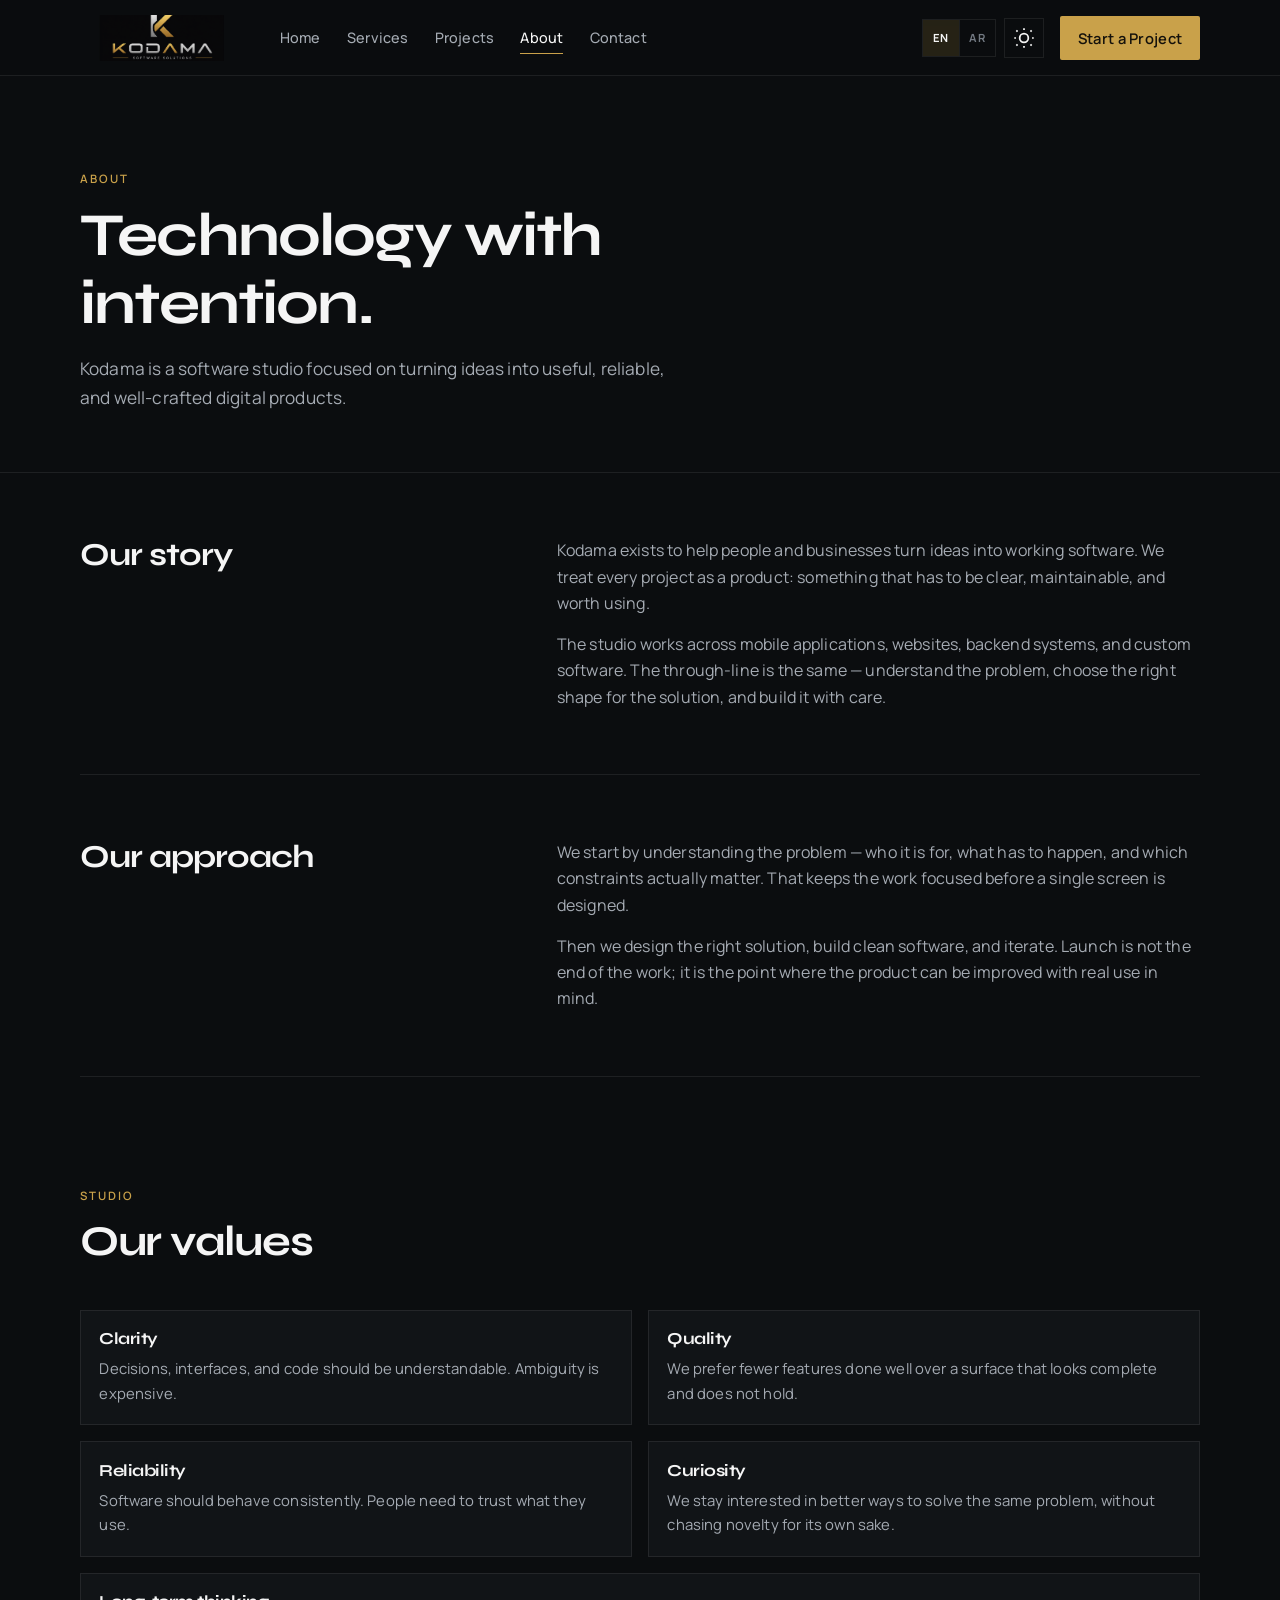
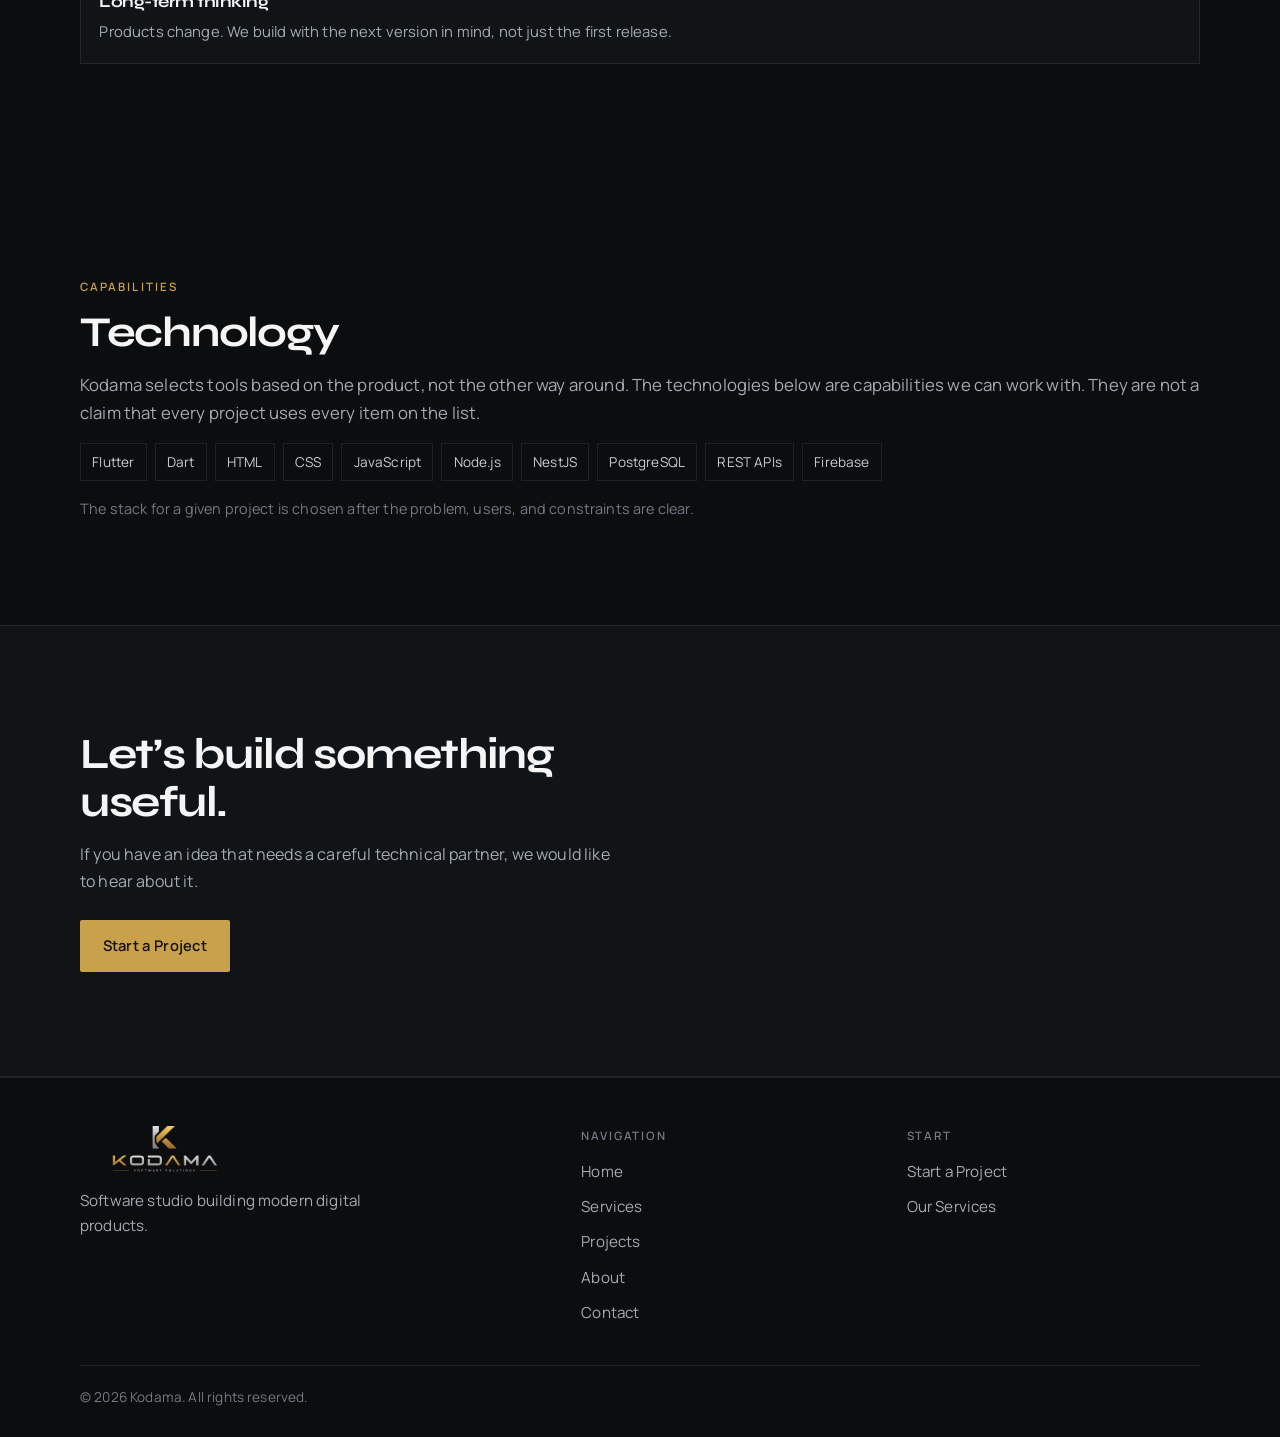
==== about.html @ 8baeabf6 "Initial Kodama website" ====
<!DOCTYPE html>
<html lang="en" dir="ltr" data-theme="dark" data-page="about">
<head>
  <meta charset="UTF-8">
  <meta name="viewport" content="width=device-width, initial-scale=1.0">
  <meta name="theme-color" content="#0B0D0F">
  <script src="js/boot.js"></script>
  <title>Kodama | About</title>
  <meta name="description" content="Kodama is a software studio focused on turning ideas into useful, reliable, and well-crafted digital products.">
  <link rel="canonical" href="about.html">
  <meta property="og:title" content="Kodama | About">
  <meta property="og:description" content="Kodama is a software studio focused on turning ideas into useful, reliable, and well-crafted digital products.">
  <meta property="og:type" content="website">
  <meta property="og:image" content="assets/logo/Kodama.png">
  <link rel="icon" href="assets/logo/Kodama.png" type="image/png">
  <link rel="preconnect" href="https://fonts.googleapis.com">
  <link rel="preconnect" href="https://fonts.gstatic.com" crossorigin>
  <link href="https://fonts.googleapis.com/css2?family=IBM+Plex+Sans+Arabic:wght@400;500;600;700&family=Manrope:wght@400;500;600;700&family=Syne:wght@500;600;700;800&display=swap" rel="stylesheet">
  <link rel="stylesheet" href="css/style.css">
  <link rel="stylesheet" href="css/responsive.css">
  <noscript>
    <style>
      .reveal { opacity: 1; transform: none; }
      .nav-toggle { display: none; }
      .nav-panel { display: flex; position: static; transform: none; width: auto; height: auto; padding: 0; background: transparent; border: 0; }
    </style>
  </noscript>
</head>
<body>
  <a class="skip-link" href="#main" data-i18n="ui.skip">Skip to content</a>

  <header class="site-header">
    <nav class="nav" aria-label="Primary" data-i18n-aria-label="ui.primaryNav">
      <a href="index.html" class="nav-brand">
        <span class="nav-logo">
          <img src="assets/logo/Kodama.png" alt="Kodama">
        </span>
      </a>
      <div class="nav-actions">
        <div class="lang-switch" role="group" data-i18n-aria-label="ui.language">
          <button type="button" data-lang="en" aria-pressed="true">EN</button>
          <button type="button" data-lang="ar" aria-pressed="false">AR</button>
        </div>
        <button type="button" class="theme-toggle" aria-pressed="false" data-i18n-aria-label="ui.themeToLight">
          <svg class="icon-sun" viewBox="0 0 24 24" fill="none" stroke="currentColor" stroke-width="1.6" aria-hidden="true">
            <circle cx="12" cy="12" r="4"/>
            <path d="M12 3v1.6M12 19.4V21M4.93 4.93l1.13 1.13M17.94 17.94l1.13 1.13M3 12h1.6M19.4 12H21M4.93 19.07l1.13-1.13M17.94 6.06l1.13-1.13"/>
          </svg>
          <svg class="icon-moon" viewBox="0 0 24 24" fill="none" stroke="currentColor" stroke-width="1.6" aria-hidden="true">
            <path d="M16.2 3.8A8.4 8.4 0 1 0 20.2 15 6.8 6.8 0 0 1 16.2 3.8z"/>
          </svg>
        </button>
      </div>
      <button class="nav-toggle" type="button" aria-label="Open menu" aria-expanded="false" aria-controls="primary-menu" data-i18n-aria-label="ui.openMenu">
        <span class="nav-toggle-bar"></span>
        <span class="nav-toggle-bar"></span>
      </button>
      <div class="nav-panel" id="primary-menu">
        <ul class="nav-links">
          <li><a href="index.html" data-i18n="nav.home">Home</a></li>
          <li><a href="services.html" data-i18n="nav.services">Services</a></li>
          <li><a href="projects.html" data-i18n="nav.projects">Projects</a></li>
          <li><a href="about.html" aria-current="page" data-i18n="nav.about">About</a></li>
          <li><a href="contact.html" data-i18n="nav.contact">Contact</a></li>
        </ul>
        <a class="btn btn-primary nav-cta nav-cta-mobile" href="contact.html" data-i18n="nav.cta">Start a Project</a>
      </div>
      <a class="btn btn-primary nav-cta nav-cta-desktop" href="contact.html" data-i18n="nav.cta">Start a Project</a>
    </nav>
  </header>
  <div class="nav-overlay" hidden></div>

  <main id="main">
    <section class="page-hero">
      <div class="container reveal">
        <span class="eyebrow" data-i18n="aboutPage.eyebrow">About</span>
        <h1 data-i18n="aboutPage.title">Technology with intention.</h1>
        <p data-i18n="aboutPage.lead">Kodama is a software studio focused on turning ideas into useful, reliable, and well-crafted digital products.</p>
      </div>
    </section>

    <section class="container">
      <article class="split-block">
        <h2 class="reveal" data-i18n="aboutPage.storyTitle">Our story</h2>
        <div class="split-copy reveal reveal-delay-1">
          <p data-i18n="aboutPage.story1">Kodama exists to help people and businesses turn ideas into working software. We treat every project as a product: something that has to be clear, maintainable, and worth using.</p>
          <p data-i18n="aboutPage.story2">The studio works across mobile applications, websites, backend systems, and custom software. The through-line is the same — understand the problem, choose the right shape for the solution, and build it with care.</p>
        </div>
      </article>

      <article class="split-block">
        <h2 class="reveal" data-i18n="aboutPage.approachTitle">Our approach</h2>
        <div class="split-copy reveal reveal-delay-1">
          <p data-i18n="aboutPage.approach1">We start by understanding the problem — who it is for, what has to happen, and which constraints actually matter. That keeps the work focused before a single screen is designed.</p>
          <p data-i18n="aboutPage.approach2">Then we design the right solution, build clean software, and iterate. Launch is not the end of the work; it is the point where the product can be improved with real use in mind.</p>
        </div>
      </article>
    </section>

    <section class="section" aria-labelledby="values-title">
      <div class="container">
        <div class="section-header reveal">
          <span class="eyebrow" data-i18n="aboutPage.valuesEyebrow">Studio</span>
          <h2 class="section-title" id="values-title" data-i18n="aboutPage.valuesTitle">Our values</h2>
        </div>
        <div class="values-grid">
          <article class="value-item reveal">
            <h3 data-i18n="aboutPage.v1Title">Clarity</h3>
            <p data-i18n="aboutPage.v1Copy">Decisions, interfaces, and code should be understandable. Ambiguity is expensive.</p>
          </article>
          <article class="value-item reveal reveal-delay-1">
            <h3 data-i18n="aboutPage.v2Title">Quality</h3>
            <p data-i18n="aboutPage.v2Copy">We prefer fewer features done well over a surface that looks complete and does not hold.</p>
          </article>
          <article class="value-item reveal">
            <h3 data-i18n="aboutPage.v3Title">Reliability</h3>
            <p data-i18n="aboutPage.v3Copy">Software should behave consistently. People need to trust what they use.</p>
          </article>
          <article class="value-item reveal reveal-delay-1">
            <h3 data-i18n="aboutPage.v4Title">Curiosity</h3>
            <p data-i18n="aboutPage.v4Copy">We stay interested in better ways to solve the same problem, without chasing novelty for its own sake.</p>
          </article>
          <article class="value-item reveal">
            <h3 data-i18n="aboutPage.v5Title">Long-term thinking</h3>
            <p data-i18n="aboutPage.v5Copy">Products change. We build with the next version in mind, not just the first release.</p>
          </article>
        </div>
      </div>
    </section>

    <section class="section section-flush" aria-labelledby="tech-title">
      <div class="container reveal">
        <span class="eyebrow" data-i18n="aboutPage.techEyebrow">Capabilities</span>
        <h2 class="section-title" id="tech-title" data-i18n="aboutPage.techTitle">Technology</h2>
        <p class="section-copy" data-i18n="aboutPage.techCopy">Kodama selects tools based on the product, not the other way around. The technologies below are capabilities we can work with. They are not a claim that every project uses every item on the list.</p>
        <ul class="tech-list">
          <li>Flutter</li>
          <li>Dart</li>
          <li>HTML</li>
          <li>CSS</li>
          <li>JavaScript</li>
          <li>Node.js</li>
          <li>NestJS</li>
          <li>PostgreSQL</li>
          <li>REST APIs</li>
          <li>Firebase</li>
        </ul>
        <p class="note" data-i18n="aboutPage.techNote">The stack for a given project is chosen after the problem, users, and constraints are clear.</p>
      </div>
    </section>

    <section class="section cta-band" aria-labelledby="cta-title">
      <div class="container reveal">
        <h2 id="cta-title" data-i18n="aboutPage.ctaTitle">Let’s build something useful.</h2>
        <p data-i18n="aboutPage.ctaCopy">If you have an idea that needs a careful technical partner, we would like to hear about it.</p>
        <a class="btn btn-primary" href="contact.html" data-i18n="nav.cta">Start a Project</a>
      </div>
    </section>
  </main>

  <footer class="site-footer">
    <div class="container">
      <div class="footer-grid">
        <div>
          <a class="footer-logo" href="index.html">
            <img src="assets/logo/Kodama.png" alt="Kodama" loading="lazy">
          </a>
          <p class="footer-copy" data-i18n="footer.copy">Software studio building modern digital products.</p>
        </div>
        <div>
          <p class="footer-heading" data-i18n="footer.navigation">Navigation</p>
          <ul class="footer-links">
            <li><a href="index.html" data-i18n="nav.home">Home</a></li>
            <li><a href="services.html" data-i18n="nav.services">Services</a></li>
            <li><a href="projects.html" data-i18n="nav.projects">Projects</a></li>
            <li><a href="about.html" data-i18n="nav.about">About</a></li>
            <li><a href="contact.html" data-i18n="nav.contact">Contact</a></li>
          </ul>
        </div>
        <div>
          <p class="footer-heading" data-i18n="footer.start">Start</p>
          <ul class="footer-links">
            <li><a href="contact.html" data-i18n="nav.cta">Start a Project</a></li>
            <li><a href="services.html" data-i18n="footer.ourServices">Our Services</a></li>
          </ul>
        </div>
      </div>
      <p class="footer-bottom" data-i18n="footer.copyright">© 2026 Kodama. All rights reserved.</p>
    </div>
  </footer>

  <script src="js/translations.js"></script>
  <script src="js/main.js"></script>
</body>
</html>
---- css/style.css ----
:root,
[data-theme="dark"] {
  --color-bg: #0b0d0f;
  --color-surface: #111417;
  --color-surface-elevated: #161a1e;
  --color-text: #f5f5f5;
  --color-text-secondary: #a5abb3;
  --color-text-muted: #737a83;
  --color-border: rgba(255, 255, 255, 0.08);
  --color-border-strong: rgba(255, 255, 255, 0.14);
  --color-accent: #c9a14a;
  --color-accent-hover: #d4b56a;
  --color-accent-soft: rgba(201, 161, 74, 0.14);
  --color-silver: #c8cdd4;
  --color-focus: #d4b56a;
  --color-header: rgba(11, 13, 15, 0.78);
  --color-hero-panel: #111417;
  --color-error: #d7a1a1;
  --color-overlay: rgba(0, 0, 0, 0.45);
  --font-display: "Syne", "Segoe UI", sans-serif;
  --font-body: "Manrope", "Segoe UI", sans-serif;
  --font-arabic: "IBM Plex Sans Arabic", "Segoe UI", sans-serif;
  --container: 1120px;
  --header-height: 76px;
  --radius: 2px;
  --transition: 0.22s ease;
  --shadow-nav: 0 8px 32px rgba(0, 0, 0, 0.28);
}

[data-theme="light"] {
  --color-bg: #f7f8f6;
  --color-surface: #ffffff;
  --color-surface-elevated: #f1f2ef;
  --color-text: #151719;
  --color-text-secondary: #5f666d;
  --color-text-muted: #7a8188;
  --color-border: rgba(20, 25, 30, 0.1);
  --color-border-strong: rgba(20, 25, 30, 0.18);
  --color-accent: #b48a32;
  --color-accent-hover: #c9a14a;
  --color-accent-soft: rgba(180, 138, 50, 0.12);
  --color-silver: #5c636b;
  --color-focus: #b48a32;
  --color-header: rgba(247, 248, 246, 0.9);
  --color-hero-panel: #111417;
  --color-error: #b54a4a;
  --color-overlay: rgba(20, 25, 30, 0.35);
  --shadow-nav: 0 8px 24px rgba(20, 25, 30, 0.06);
}

*,
*::before,
*::after {
  box-sizing: border-box;
}

html {
  scroll-behavior: smooth;
  scroll-padding-top: var(--header-height);
  overflow-x: clip;
}

body {
  margin: 0;
  background: var(--color-bg);
  color: var(--color-text);
  font-family: var(--font-body);
  font-size: 1rem;
  font-weight: 400;
  line-height: 1.65;
  letter-spacing: 0.01em;
  -webkit-font-smoothing: antialiased;
  transition: background-color 0.25s ease, color 0.25s ease;
}

img {
  max-width: 100%;
  height: auto;
  display: block;
}

a {
  color: inherit;
  text-decoration: none;
}

button,
input,
select,
textarea {
  font: inherit;
  color: inherit;
}

h1,
h2,
h3,
h4 {
  font-family: var(--font-display);
  font-weight: 700;
  line-height: 1.12;
  letter-spacing: -0.03em;
  margin: 0;
}

p {
  margin: 0;
}

ul,
ol {
  margin: 0;
  padding: 0;
  list-style: none;
}

:focus-visible {
  outline: 2px solid var(--color-focus);
  outline-offset: 3px;
}

.skip-link {
  position: absolute;
  inset-inline-start: 1rem;
  top: -4rem;
  z-index: 200;
  background: var(--color-accent);
  color: #111;
  padding: 0.6rem 1rem;
  font-weight: 600;
}

.skip-link:focus {
  top: 1rem;
}

.container {
  width: min(calc(100% - 2.5rem), var(--container));
  margin-inline: auto;
}

.section {
  padding: 4.5rem 0;
}

.section-flush {
  padding-top: 0;
}

.section-flush-y {
  padding-top: 0;
  padding-bottom: 0;
}

.section-header {
  max-width: 38rem;
  margin-bottom: 2.75rem;
}

.eyebrow {
  display: inline-block;
  margin-bottom: 0.85rem;
  color: var(--color-accent);
  font-size: 0.72rem;
  font-weight: 600;
  letter-spacing: 0.18em;
  text-transform: uppercase;
}

.section-title {
  font-size: clamp(1.85rem, 3.4vw, 2.65rem);
}

.section-copy {
  margin-top: 0.9rem;
  color: var(--color-text-secondary);
  font-size: 1.05rem;
}

.section-cta {
  margin-top: 2.25rem;
}

.sr-only {
  position: absolute;
  width: 1px;
  height: 1px;
  padding: 0;
  margin: -1px;
  overflow: hidden;
  clip: rect(0, 0, 0, 0);
  white-space: nowrap;
  border: 0;
}

/* Buttons */

.btn {
  display: inline-flex;
  align-items: center;
  justify-content: center;
  gap: 0.5rem;
  min-height: 48px;
  padding: 0.8rem 1.35rem;
  border: 1px solid transparent;
  border-radius: var(--radius);
  font-size: 0.92rem;
  font-weight: 600;
  letter-spacing: 0.02em;
  transition: background var(--transition), border-color var(--transition), color var(--transition), transform var(--transition);
  cursor: pointer;
}

.btn:hover {
  transform: translateY(-1px);
}

.btn-primary {
  background: var(--color-accent);
  color: #14110b;
}

.btn-primary:hover {
  background: var(--color-accent-hover);
}

.btn-secondary {
  background: transparent;
  border-color: var(--color-border-strong);
  color: var(--color-text);
}

.btn-secondary:hover {
  border-color: var(--color-accent);
  color: var(--color-accent);
}

.btn-ghost {
  background: transparent;
  color: var(--color-accent);
  padding-inline: 0;
  min-height: auto;
  border: 0;
}

.btn-ghost:hover {
  color: var(--color-accent-hover);
}

.btn-row {
  display: flex;
  flex-wrap: wrap;
  gap: 0.75rem;
}

/* Header / Nav */

.site-header {
  position: sticky;
  top: 0;
  z-index: 100;
  height: var(--header-height);
  background: var(--color-header);
  backdrop-filter: blur(16px);
  -webkit-backdrop-filter: blur(16px);
  border-bottom: 1px solid var(--color-border);
  transition: background-color 0.25s ease, border-color 0.25s ease;
}

.nav {
  display: flex;
  align-items: center;
  justify-content: space-between;
  gap: 1rem;
  height: var(--header-height);
  width: min(calc(100% - 2.5rem), var(--container));
  margin-inline: auto;
}

.nav-brand {
  position: relative;
  z-index: 110;
  display: flex;
  align-items: center;
  flex-shrink: 0;
}

.nav-logo {
  display: block;
  width: 148px;
  height: 42px;
  overflow: hidden;
  position: relative;
}

.nav-logo img {
  position: absolute;
  top: 50%;
  inset-inline-start: 50%;
  height: 270%;
  width: auto;
  max-width: none;
  transform: translate(-50%, -50%);
  mix-blend-mode: lighten;
}

[dir="rtl"] .nav-logo img {
  transform: translate(50%, -50%);
}

.nav-toggle {
  position: relative;
  z-index: 110;
  width: 44px;
  height: 44px;
  display: inline-flex;
  flex-direction: column;
  align-items: center;
  justify-content: center;
  gap: 6px;
  background: transparent;
  border: 1px solid var(--color-border);
  cursor: pointer;
}

.nav-toggle-bar {
  display: block;
  width: 18px;
  height: 1.5px;
  background: var(--color-text);
  transition: transform var(--transition), opacity var(--transition);
}

.nav.is-open .nav-toggle-bar:first-child {
  transform: translateY(3.75px) rotate(45deg);
}

.nav.is-open .nav-toggle-bar:last-child {
  transform: translateY(-3.75px) rotate(-45deg);
}

.nav-panel {
  display: none;
}

.nav-overlay {
  display: none;
}

.nav-overlay[hidden] {
  display: none !important;
}

.nav-links {
  display: flex;
  flex-direction: column;
  gap: 0.15rem;
}

.nav-links a {
  display: block;
  padding: 0.7rem 0;
  color: var(--color-text-secondary);
  font-size: 0.95rem;
  font-weight: 500;
  transition: color var(--transition);
}

.nav-links a:hover,
.nav-links a[aria-current="page"] {
  color: var(--color-text);
}

.nav-links a[aria-current="page"] {
  position: relative;
}

.nav-cta {
  margin-top: 0.75rem;
}

.nav-actions {
  display: flex;
  align-items: center;
  gap: 0.5rem;
  position: relative;
  z-index: 110;
  margin-inline-start: auto;
}

.lang-switch {
  display: inline-flex;
  border: 1px solid var(--color-border);
  background: transparent;
}

.lang-switch button {
  min-height: 36px;
  min-width: 36px;
  padding: 0 0.55rem;
  background: transparent;
  border: 0;
  color: var(--color-text-muted);
  font-size: 0.7rem;
  font-weight: 700;
  letter-spacing: 0.08em;
  cursor: pointer;
  transition: background var(--transition), color var(--transition);
}

.lang-switch button + button {
  border-inline-start: 1px solid var(--color-border);
}

.lang-switch button:hover,
.lang-switch button[aria-pressed="true"] {
  color: var(--color-text);
}

.lang-switch button[aria-pressed="true"] {
  background: var(--color-accent-soft);
}

.theme-toggle {
  width: 40px;
  height: 40px;
  display: grid;
  place-items: center;
  background: transparent;
  border: 1px solid var(--color-border);
  color: var(--color-text);
  cursor: pointer;
  transition: border-color var(--transition), color var(--transition), background var(--transition);
}

.theme-toggle:hover {
  border-color: var(--color-accent);
}

.nav-cta-desktop {
  display: none;
}

[data-theme="dark"] .icon-moon,
[data-theme="light"] .icon-sun {
  display: none;
}

/* Default (mobile) menu panel */
@media (max-width: 899px) {
  .nav-panel {
    display: flex;
    flex-direction: column;
    position: fixed;
    top: var(--header-height);
    inset-inline-end: 0;
    inset-inline-start: auto;
    width: min(100%, 320px);
    height: calc(100dvh - var(--header-height));
    padding: 1.25rem 1.5rem 2rem;
    background: var(--color-surface);
    border-inline-start: 1px solid var(--color-border);
    transform: translateX(100%);
    visibility: hidden;
    pointer-events: none;
    transition: transform 0.28s ease, visibility 0.28s ease;
    z-index: 105;
  }

  [dir="rtl"] .nav-panel {
    transform: translateX(-100%);
  }

  .nav.is-open .nav-panel,
  [dir="rtl"] .nav.is-open .nav-panel {
    transform: translateX(0);
    visibility: visible;
    pointer-events: auto;
  }

  .nav-overlay {
    display: block;
    position: fixed;
    inset: 0;
    background: var(--color-overlay);
    opacity: 0;
    pointer-events: none;
    transition: opacity 0.28s ease;
    z-index: 90;
  }

  .nav-overlay.is-visible {
    opacity: 1;
    pointer-events: auto;
  }
}

/* Footer */

.site-footer {
  border-top: 1px solid var(--color-border);
  padding: 3rem 0 1.75rem;
  background: var(--color-bg);
}

.footer-grid {
  display: grid;
  gap: 2rem;
}

.footer-logo {
  display: block;
  width: 168px;
  height: 48px;
  overflow: hidden;
  position: relative;
}

.footer-logo img {
  position: absolute;
  top: 50%;
  inset-inline-start: 50%;
  height: 270%;
  width: auto;
  max-width: none;
  transform: translate(-50%, -50%);
  mix-blend-mode: lighten;
}

[dir="rtl"] .footer-logo img {
  transform: translate(50%, -50%);
}

.footer-copy {
  margin-top: 0.9rem;
  max-width: 22rem;
  color: var(--color-text-secondary);
  font-size: 0.95rem;
}

.footer-heading {
  margin-bottom: 0.85rem;
  color: var(--color-text-muted);
  font-size: 0.72rem;
  font-weight: 600;
  letter-spacing: 0.16em;
  text-transform: uppercase;
}

.footer-links {
  display: grid;
  gap: 0.55rem;
}

.footer-links a {
  color: var(--color-text-secondary);
  font-size: 0.95rem;
  transition: color var(--transition);
}

.footer-links a:hover {
  color: var(--color-text);
}

.footer-bottom {
  margin-top: 2.5rem;
  padding-top: 1.25rem;
  border-top: 1px solid var(--color-border);
  color: var(--color-text-muted);
  font-size: 0.85rem;
}

/* Page hero */

.page-hero {
  padding: 4.25rem 0 3rem;
  border-bottom: 1px solid var(--color-border);
}

.page-hero h1 {
  font-size: clamp(2.1rem, 5vw, 3.5rem);
  max-width: 14ch;
}

.page-hero p {
  max-width: 38rem;
  margin-top: 1.1rem;
  color: var(--color-text-secondary);
  font-size: 1.08rem;
}

/* Home hero */

.home-hero {
  padding: 3.5rem 0 4rem;
  border-bottom: 1px solid var(--color-border);
}

.hero-grid {
  display: grid;
  gap: 2.5rem;
  align-items: center;
}

.hero-copy h1 {
  font-size: clamp(2.15rem, 5.4vw, 3.7rem);
  max-width: 12ch;
}

.hero-copy p {
  max-width: 36rem;
  margin: 1.2rem 0 1.75rem;
  color: var(--color-text-secondary);
  font-size: 1.08rem;
}

.hero-visual {
  position: relative;
  min-height: 280px;
  background: var(--color-hero-panel);
  border: 1px solid var(--color-border);
  overflow: hidden;
}

.hero-visual::before,
.hero-visual::after {
  content: "";
  position: absolute;
  width: 28px;
  height: 28px;
  border: 1px solid var(--color-accent);
  z-index: 2;
  pointer-events: none;
}

.hero-visual::before {
  top: 12px;
  inset-inline-start: 12px;
  border-inline-end: 0;
  border-bottom: 0;
}

.hero-visual::after {
  inset-inline-end: 12px;
  bottom: 12px;
  border-inline-start: 0;
  border-top: 0;
}

.hero-logo-wrap {
  position: relative;
  height: 320px;
  overflow: hidden;
}

.hero-logo-wrap img {
  position: absolute;
  top: 50%;
  inset-inline-start: 50%;
  height: 118%;
  width: auto;
  max-width: none;
  transform: translate(-50%, -50%);
  mix-blend-mode: lighten;
}

[dir="rtl"] .hero-logo-wrap img {
  transform: translate(50%, -50%);
}

.hero-caption {
  position: absolute;
  inset-inline-start: 1.25rem;
  bottom: 1.1rem;
  z-index: 2;
  color: var(--color-text-muted);
  font-size: 0.7rem;
  letter-spacing: 0.16em;
  text-transform: uppercase;
}

/* Service cards */

.card-grid {
  display: grid;
  gap: 1rem;
}

.card {
  background: var(--color-surface);
  border: 1px solid var(--color-border);
  padding: 1.5rem 1.4rem 1.45rem;
  transition: border-color var(--transition), transform var(--transition), background var(--transition);
}

.card:hover {
  border-color: rgba(201, 161, 74, 0.4);
  background: var(--color-surface-elevated);
}

.card-icon {
  width: 36px;
  height: 36px;
  display: grid;
  place-items: center;
  margin-bottom: 1.15rem;
  color: var(--color-accent);
  border: 1px solid var(--color-border);
}

.card-icon svg {
  width: 18px;
  height: 18px;
}

.card h3 {
  font-size: 1.15rem;
  margin-bottom: 0.55rem;
}

.card p {
  color: var(--color-text-secondary);
  font-size: 0.95rem;
}

/* Project cards */

.project-grid {
  display: grid;
  gap: 1.15rem;
}

.project-card {
  display: flex;
  flex-direction: column;
  background: var(--color-surface);
  border: 1px solid var(--color-border);
  overflow: hidden;
  transition: border-color var(--transition);
}

.project-card:hover {
  border-color: rgba(201, 161, 74, 0.38);
}

.project-visual {
  position: relative;
  aspect-ratio: 16 / 10;
  background:
    linear-gradient(180deg, rgba(201, 161, 74, 0.06), transparent 55%),
    var(--color-surface-elevated);
  overflow: hidden;
}

.project-visual svg {
  width: 100%;
  height: 100%;
}

.project-body {
  padding: 1.2rem 1.2rem 1.3rem;
}

.project-category {
  color: var(--color-accent);
  font-size: 0.72rem;
  font-weight: 600;
  letter-spacing: 0.14em;
  text-transform: uppercase;
}

.project-body h3 {
  margin: 0.45rem 0 0.5rem;
  font-size: 1.18rem;
}

.project-body p {
  color: var(--color-text-secondary);
  font-size: 0.93rem;
}

.tags {
  display: flex;
  flex-wrap: wrap;
  gap: 0.4rem;
  margin-top: 0.95rem;
}

.tag {
  padding: 0.22rem 0.5rem;
  border: 1px solid var(--color-border);
  color: var(--color-text-muted);
  font-size: 0.72rem;
  letter-spacing: 0.04em;
}

.project-card.is-hidden {
  display: none;
}

/* Filters */

.filters {
  display: flex;
  flex-wrap: wrap;
  gap: 0.5rem;
  margin-bottom: 1.75rem;
}

.filter-btn {
  min-height: 40px;
  padding: 0.4rem 0.9rem;
  background: transparent;
  border: 1px solid var(--color-border);
  color: var(--color-text-secondary);
  cursor: pointer;
  transition: border-color var(--transition), color var(--transition), background var(--transition);
}

.filter-btn:hover,
.filter-btn.is-active {
  border-color: var(--color-accent);
  color: var(--color-text);
}

.filter-btn.is-active {
  background: var(--color-accent-soft);
}

/* Principles */

.principle-grid {
  display: grid;
  gap: 1.25rem;
}

.principle {
  padding: 0;
  border: 0;
  border-top: 1px solid var(--color-border);
  padding-top: 1.25rem;
}

.principle-index {
  display: block;
  margin-bottom: 0.55rem;
  color: var(--color-accent);
  font-size: 0.75rem;
  letter-spacing: 0.14em;
}

.principle h3 {
  font-size: 1.2rem;
  margin-bottom: 0.5rem;
}

.principle p {
  color: var(--color-text-secondary);
}

/* Process */

.process-grid {
  display: grid;
  gap: 1rem;
}

.process-step {
  padding: 1.45rem 1.3rem;
  border: 1px solid var(--color-border);
  background: var(--color-surface);
}

.process-number {
  display: block;
  margin-bottom: 1rem;
  color: var(--color-accent);
  font-family: var(--font-display);
  font-size: 0.95rem;
  letter-spacing: 0.12em;
}

.process-step h3 {
  font-size: 1.2rem;
  margin-bottom: 0.5rem;
}

.process-step p {
  color: var(--color-text-secondary);
  font-size: 0.95rem;
}

/* CTA band */

.cta-band {
  border-top: 1px solid var(--color-border);
  border-bottom: 1px solid var(--color-border);
  background: var(--color-surface);
}

.cta-band h2 {
  font-size: clamp(1.8rem, 3.6vw, 2.7rem);
  max-width: 16ch;
}

.cta-band p {
  max-width: 34rem;
  margin: 0.9rem 0 1.6rem;
  color: var(--color-text-secondary);
}

/* Services page */

.service-block {
  display: grid;
  gap: 1.5rem;
  padding: 2.5rem 0;
  border-bottom: 1px solid var(--color-border);
}

.service-block:last-of-type {
  border-bottom: 0;
}

.service-meta h2 {
  font-size: clamp(1.55rem, 3vw, 2rem);
  margin: 0.7rem 0 0.75rem;
}

.service-meta p {
  color: var(--color-text-secondary);
}

.feature-list {
  display: grid;
  gap: 0.55rem;
  margin: 0.25rem 0 1.25rem;
}

.feature-list li {
  position: relative;
  padding-inline-start: 1rem;
  color: var(--color-text-secondary);
  font-size: 0.95rem;
}

.feature-list li::before {
  content: "";
  position: absolute;
  inset-inline-start: 0;
  top: 0.65em;
  width: 6px;
  height: 1px;
  background: var(--color-accent);
}

/* About */

.split-block {
  display: grid;
  gap: 1.25rem;
  padding: 3.25rem 0;
  border-bottom: 1px solid var(--color-border);
}

.split-block h2 {
  font-size: clamp(1.5rem, 3vw, 2rem);
}

.split-copy p + p {
  margin-top: 0.9rem;
}

.split-copy p {
  color: var(--color-text-secondary);
}

.values-grid {
  display: grid;
  gap: 1rem;
}

.value-item {
  padding: 1.2rem 1.15rem;
  border: 1px solid var(--color-border);
  background: var(--color-surface);
}

.value-item h3 {
  font-size: 1.05rem;
  margin-bottom: 0.45rem;
}

.value-item p {
  color: var(--color-text-secondary);
  font-size: 0.93rem;
}

.tech-list {
  display: flex;
  flex-wrap: wrap;
  gap: 0.5rem;
  margin-top: 1rem;
}

.tech-list li {
  padding: 0.45rem 0.7rem;
  border: 1px solid var(--color-border);
  color: var(--color-silver);
  font-size: 0.85rem;
}

.note {
  margin-top: 1rem;
  color: var(--color-text-muted);
  font-size: 0.9rem;
}

/* Contact */

.contact-layout {
  display: grid;
  gap: 2rem;
  padding: 3rem 0 4rem;
}

.contact-cards {
  display: grid;
  gap: 0.85rem;
}

.contact-card {
  padding: 1.15rem 1.2rem;
  border: 1px solid var(--color-border);
  background: var(--color-surface);
}

.contact-card span {
  display: block;
  margin-bottom: 0.35rem;
  color: var(--color-text-muted);
  font-size: 0.75rem;
  letter-spacing: 0.12em;
  text-transform: uppercase;
}

.contact-card p,
.contact-card a {
  color: var(--color-text-secondary);
}

.placeholder-note {
  display: block;
  margin: 0.85rem 0 1.5rem;
  max-width: 40rem;
  color: var(--color-text-muted);
  font-size: 0.88rem;
}

.inquiry-form {
  display: grid;
  gap: 1rem;
  padding: 1.5rem;
  border: 1px solid var(--color-border);
  background: var(--color-surface);
}

.form-row {
  display: grid;
  gap: 1rem;
}

.field {
  display: grid;
  gap: 0.4rem;
}

.field label {
  font-size: 0.85rem;
  font-weight: 600;
}

.optional {
  color: var(--color-text-muted);
  font-weight: 400;
}

.field input,
.field select,
.field textarea {
  width: 100%;
  background: var(--color-bg);
  border: 1px solid var(--color-border);
  border-radius: var(--radius);
  padding: 0.75rem 0.8rem;
  transition: border-color var(--transition);
}

.field input:focus,
.field select:focus,
.field textarea:focus {
  outline: none;
  border-color: var(--color-accent);
}

.field textarea {
  min-height: 140px;
  resize: vertical;
}

.field-error {
  color: var(--color-error);
  font-size: 0.8rem;
}

.form-status {
  padding: 0.85rem 0.95rem;
  border: 1px solid rgba(201, 161, 74, 0.35);
  background: var(--color-accent-soft);
  color: var(--color-text);
  font-size: 0.92rem;
}

.form-status[hidden],
.field-error[hidden] {
  display: none;
}

.form-status.is-error {
  border-color: rgba(215, 161, 161, 0.4);
  background: rgba(215, 161, 161, 0.08);
}

/* Reveal */

.reveal {
  opacity: 0;
  transform: translateY(16px);
  animation: none;
}

.reveal.is-visible {
  opacity: 1;
  transform: none;
  transition: opacity 0.7s ease, transform 0.7s ease;
}

.reveal-delay-1 { transition-delay: 0.08s; }
.reveal-delay-2 { transition-delay: 0.16s; }
.reveal-delay-3 { transition-delay: 0.24s; }

.site-footer,
.card,
.project-card,
.process-step,
.value-item,
.contact-card,
.inquiry-form,
.cta-band,
.filter-btn {
  transition: background-color 0.25s ease, border-color 0.25s ease, color 0.25s ease;
}

[data-theme="light"] .nav-logo,
[data-theme="light"] .footer-logo {
  background: #0b0d0f;
}

[data-theme="light"] .nav-logo img,
[data-theme="light"] .footer-logo img {
  mix-blend-mode: normal;
}

[data-theme="light"] .hero-caption {
  color: #a5abb3;
}

[dir="rtl"] body,
[dir="rtl"] button,
[dir="rtl"] input,
[dir="rtl"] select,
[dir="rtl"] textarea {
  font-family: var(--font-arabic);
  letter-spacing: 0;
}

[dir="rtl"] h1,
[dir="rtl"] h2,
[dir="rtl"] h3,
[dir="rtl"] h4 {
  font-family: var(--font-arabic);
  letter-spacing: 0;
  line-height: 1.28;
}

[dir="rtl"] .eyebrow,
[dir="rtl"] .footer-heading,
[dir="rtl"] .project-category,
[dir="rtl"] .contact-card span,
[dir="rtl"] .process-number,
[dir="rtl"] .principle-index,
[dir="rtl"] .hero-caption,
[dir="rtl"] .lang-switch button {
  letter-spacing: 0.02em;
}

[dir="rtl"] .hero-copy h1,
[dir="rtl"] .page-hero h1,
[dir="rtl"] .cta-band h2 {
  max-width: 16ch;
}

[dir="rtl"] .lang-switch button {
  font-family: var(--font-body);
  letter-spacing: 0.08em;
}

@media (prefers-reduced-motion: reduce) {
  html {
    scroll-behavior: auto;
  }

  *,
  *::before,
  *::after {
    animation-duration: 0.01ms !important;
    animation-iteration-count: 1 !important;
    transition-duration: 0.01ms !important;
  }

  .reveal,
  .reveal.is-visible {
    opacity: 1;
    transform: none;
    transition: none;
  }

  .btn:hover {
    transform: none;
  }
}
---- css/responsive.css ----
/* Tablet and up */
@media (min-width: 640px) {
  .container,
  .nav {
    width: min(calc(100% - 3.5rem), var(--container));
  }

  .section {
    padding: 5.5rem 0;
  }

  .card-grid {
    grid-template-columns: repeat(2, 1fr);
  }

  .project-grid {
    grid-template-columns: repeat(2, 1fr);
  }

  .process-grid {
    grid-template-columns: repeat(2, 1fr);
  }

  .values-grid {
    grid-template-columns: repeat(2, 1fr);
  }

  .values-grid .value-item:last-child {
    grid-column: 1 / -1;
  }

  .form-row {
    grid-template-columns: 1fr 1fr;
  }

  .hero-logo-wrap {
    height: 380px;
  }
}

/* Large tablet / small desktop */
@media (min-width: 768px) {
  .footer-grid {
    grid-template-columns: 1.4fr 1fr;
  }

  .principle-grid {
    grid-template-columns: repeat(2, 1fr);
    gap: 2rem 2.5rem;
  }

  .service-block {
    grid-template-columns: 1.15fr 0.85fr;
    gap: 2.5rem;
    align-items: start;
    padding: 3.25rem 0;
  }

  .split-block {
    grid-template-columns: 0.8fr 1.2fr;
    gap: 3rem;
    padding: 4rem 0;
  }

  .contact-layout {
    grid-template-columns: 0.85fr 1.15fr;
    gap: 2.5rem;
    align-items: start;
  }

  .page-hero {
    padding: 5.5rem 0 3.75rem;
  }
}

/* Desktop navigation and layouts */
@media (min-width: 900px) {
  .nav-toggle {
    display: none;
  }

  .nav-overlay {
    display: none !important;
  }

  .nav-panel {
    display: flex;
    align-items: center;
    gap: 1.75rem;
    position: static;
    width: auto;
    height: auto;
    padding: 0;
    background: transparent;
    border: 0;
    transform: none;
    visibility: visible;
    pointer-events: auto;
    flex: 1;
    margin-inline-start: 0.5rem;
    order: 2;
  }

  .nav-brand {
    order: 1;
  }

  .nav-actions {
    margin-inline-start: 0.75rem;
    margin-inline-end: 0;
    order: 3;
  }

  .nav-cta-mobile {
    display: none;
  }

  .nav-cta-desktop {
    display: inline-flex;
    order: 4;
    margin-top: 0;
    min-height: 42px;
    padding: 0.55rem 1.05rem;
    flex-shrink: 0;
  }

  [dir="rtl"] .nav-panel {
    transform: none;
  }

  .nav-actions {
    flex-shrink: 0;
  }

  .nav-links {
    flex-direction: row;
    align-items: center;
    gap: 0.15rem;
  }

  .nav-links a {
    padding: 0.4rem 0.75rem;
    font-size: 0.9rem;
  }

  .nav-links a[aria-current="page"]::after {
    content: "";
    position: absolute;
    inset-inline: 0.75rem;
    bottom: 0.15rem;
    height: 1px;
    background: var(--color-accent);
  }

  .hero-grid {
    grid-template-columns: 1.05fr 0.95fr;
    gap: 3.5rem;
    min-height: 62vh;
  }

  .home-hero {
    padding: 4.5rem 0 5rem;
  }

  .hero-logo-wrap {
    height: 460px;
  }
}

@media (min-width: 1024px) {
  .card-grid {
    grid-template-columns: repeat(4, 1fr);
  }

  .project-grid {
    grid-template-columns: repeat(3, 1fr);
  }

  .process-grid {
    grid-template-columns: repeat(4, 1fr);
  }

  .footer-grid {
    grid-template-columns: 1.6fr 1fr 1fr;
  }

  .nav-logo {
    width: 164px;
    height: 46px;
  }
}

@media (min-width: 1280px) {
  .section {
    padding: 6.5rem 0;
  }

  .hero-copy h1 {
    font-size: 4rem;
  }

  .page-hero h1 {
    font-size: 3.8rem;
  }
}

@media (min-width: 1440px) {
  :root {
    --container: 1200px;
  }
}

/* Small phones */
@media (max-width: 379px) {
  .container,
  .nav {
    width: min(calc(100% - 1.5rem), var(--container));
  }

  .hero-copy h1,
  .page-hero h1 {
    font-size: 1.9rem;
  }

  .btn {
    width: 100%;
  }

  .btn-row .btn {
    flex: 1 1 100%;
  }

  .nav-logo {
    width: 128px;
    height: 36px;
  }

  .lang-switch button {
    min-width: 32px;
    min-height: 32px;
    padding: 0 0.4rem;
  }

  .theme-toggle {
    width: 36px;
    height: 36px;
  }
}

@media (max-width: 320px) {
  body {
    font-size: 0.95rem;
  }

  .inquiry-form {
    padding: 1rem;
  }
}
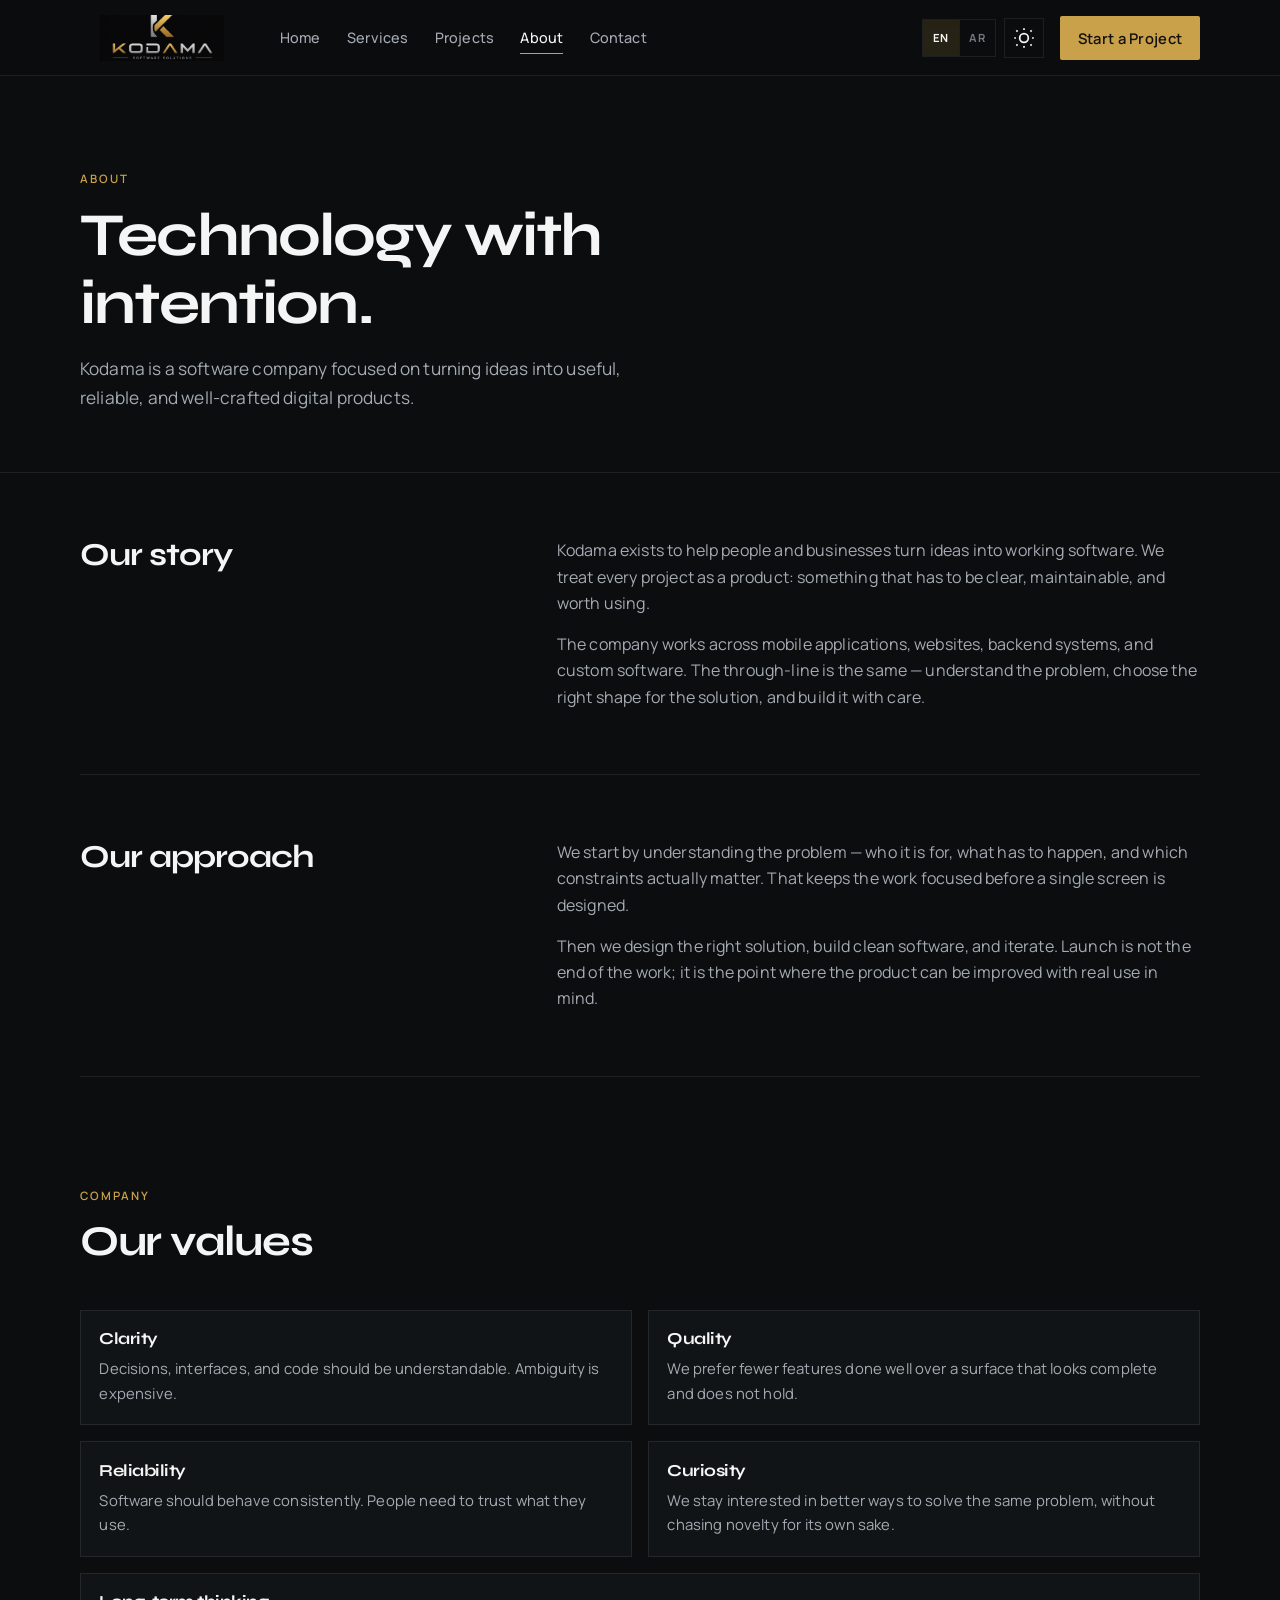
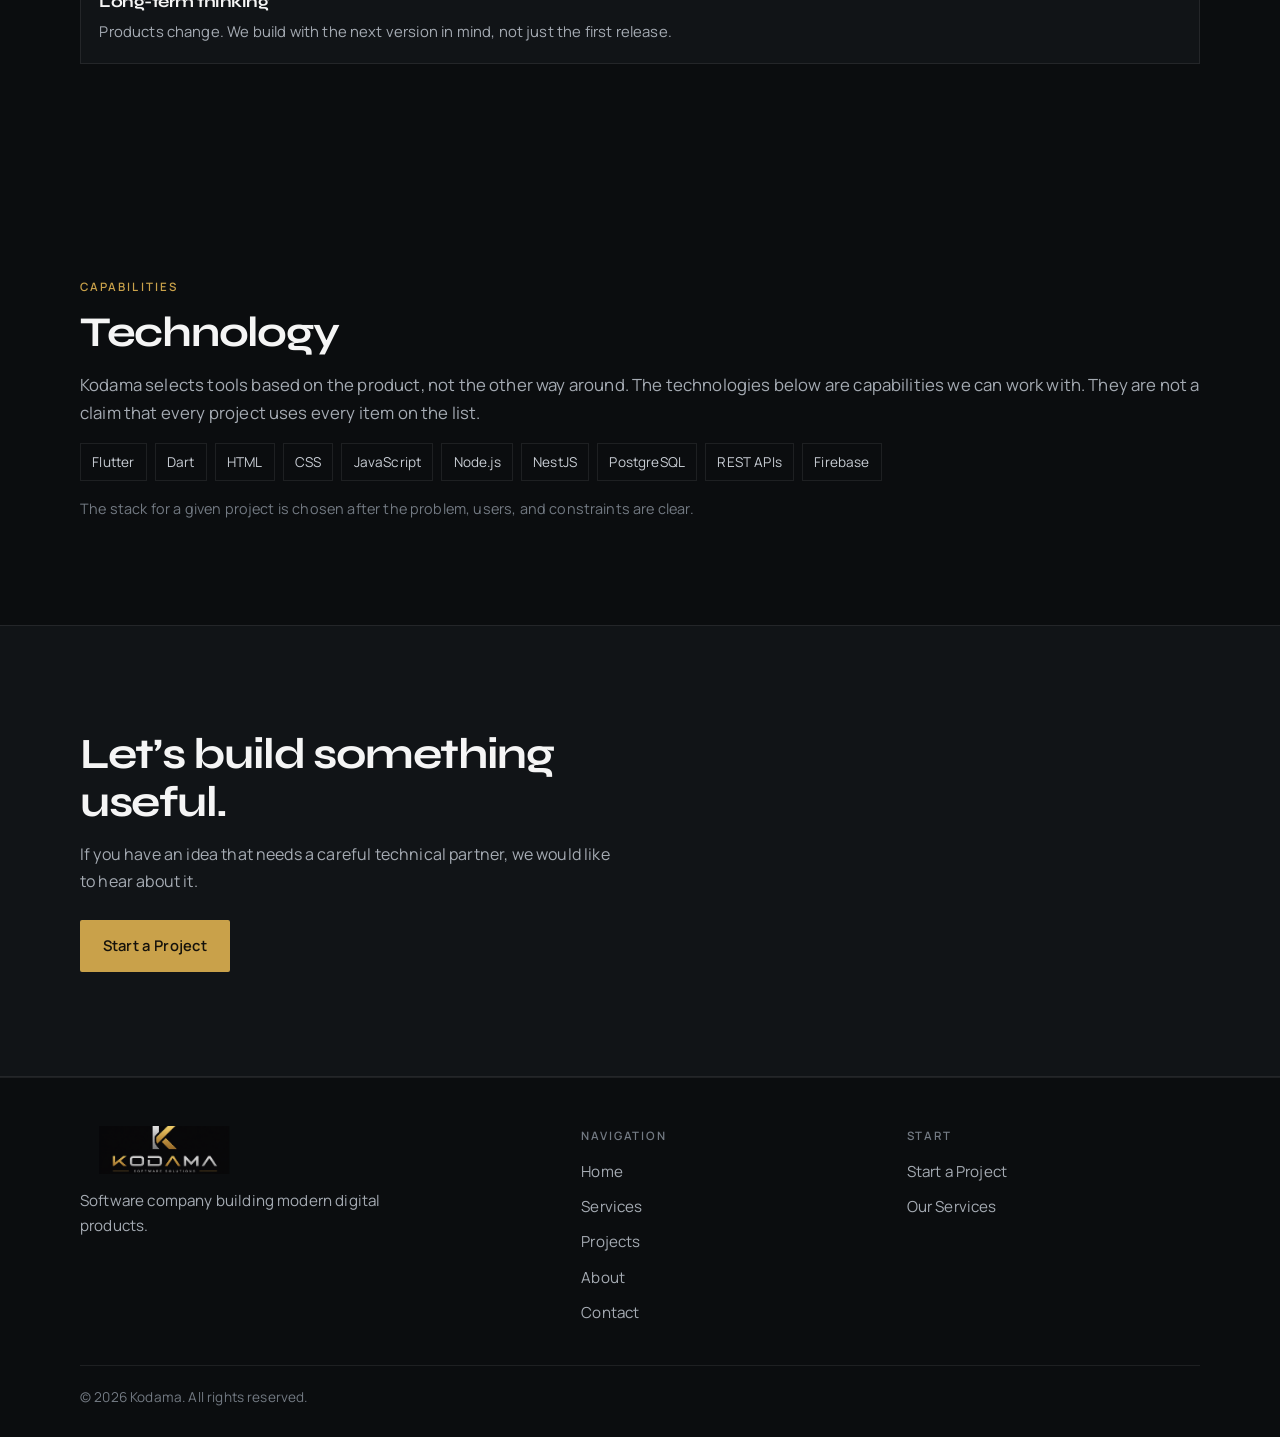
==== commit ad8596f8: "Update website terminology from "studio" to "company" across multiple pages for consistency. Enhance" ====
--- a/about.html
+++ b/about.html
@@ -6,10 +6,10 @@
   <meta name="theme-color" content="#0B0D0F">
   <script src="js/boot.js"></script>
   <title>Kodama | About</title>
-  <meta name="description" content="Kodama is a software studio focused on turning ideas into useful, reliable, and well-crafted digital products.">
+  <meta name="description" content="Kodama is a software company focused on turning ideas into useful, reliable, and well-crafted digital products.">
   <link rel="canonical" href="about.html">
   <meta property="og:title" content="Kodama | About">
-  <meta property="og:description" content="Kodama is a software studio focused on turning ideas into useful, reliable, and well-crafted digital products.">
+  <meta property="og:description" content="Kodama is a software company focused on turning ideas into useful, reliable, and well-crafted digital products.">
   <meta property="og:type" content="website">
   <meta property="og:image" content="assets/logo/Kodama.png">
   <link rel="icon" href="assets/logo/Kodama.png" type="image/png">
@@ -75,7 +75,7 @@
       <div class="container reveal">
         <span class="eyebrow" data-i18n="aboutPage.eyebrow">About</span>
         <h1 data-i18n="aboutPage.title">Technology with intention.</h1>
-        <p data-i18n="aboutPage.lead">Kodama is a software studio focused on turning ideas into useful, reliable, and well-crafted digital products.</p>
+        <p data-i18n="aboutPage.lead">Kodama is a software company focused on turning ideas into useful, reliable, and well-crafted digital products.</p>
       </div>
     </section>
 
@@ -84,7 +84,7 @@
         <h2 class="reveal" data-i18n="aboutPage.storyTitle">Our story</h2>
         <div class="split-copy reveal reveal-delay-1">
           <p data-i18n="aboutPage.story1">Kodama exists to help people and businesses turn ideas into working software. We treat every project as a product: something that has to be clear, maintainable, and worth using.</p>
-          <p data-i18n="aboutPage.story2">The studio works across mobile applications, websites, backend systems, and custom software. The through-line is the same — understand the problem, choose the right shape for the solution, and build it with care.</p>
+          <p data-i18n="aboutPage.story2">The company works across mobile applications, websites, backend systems, and custom software. The through-line is the same — understand the problem, choose the right shape for the solution, and build it with care.</p>
         </div>
       </article>
 
@@ -100,7 +100,7 @@
     <section class="section" aria-labelledby="values-title">
       <div class="container">
         <div class="section-header reveal">
-          <span class="eyebrow" data-i18n="aboutPage.valuesEyebrow">Studio</span>
+          <span class="eyebrow" data-i18n="aboutPage.valuesEyebrow">Company</span>
           <h2 class="section-title" id="values-title" data-i18n="aboutPage.valuesTitle">Our values</h2>
         </div>
         <div class="values-grid">
@@ -165,7 +165,7 @@
           <a class="footer-logo" href="index.html">
             <img src="assets/logo/Kodama.png" alt="Kodama" loading="lazy">
           </a>
-          <p class="footer-copy" data-i18n="footer.copy">Software studio building modern digital products.</p>
+          <p class="footer-copy" data-i18n="footer.copy">Software company building modern digital products.</p>
         </div>
         <div>
           <p class="footer-heading" data-i18n="footer.navigation">Navigation</p>
--- a/css/style.css
+++ b/css/style.css
@@ -57,11 +57,15 @@
 html {
   scroll-behavior: smooth;
   scroll-padding-top: var(--header-height);
+  overflow-x: hidden;
   overflow-x: clip;
+  max-width: 100%;
 }
 
 body {
   margin: 0;
+  width: 100%;
+  max-width: 100%;
   background: var(--color-bg);
   color: var(--color-text);
   font-family: var(--font-body);
@@ -291,21 +295,18 @@
   height: 42px;
   overflow: hidden;
   position: relative;
+  contain: paint;
 }
 
 .nav-logo img {
   position: absolute;
   top: 50%;
-  inset-inline-start: 50%;
+  left: 50%;
   height: 270%;
   width: auto;
   max-width: none;
   transform: translate(-50%, -50%);
   mix-blend-mode: lighten;
-}
-
-[dir="rtl"] .nav-logo img {
-  transform: translate(50%, -50%);
 }
 
 .nav-toggle {
@@ -460,21 +461,17 @@
     padding: 1.25rem 1.5rem 2rem;
     background: var(--color-surface);
     border-inline-start: 1px solid var(--color-border);
-    transform: translateX(100%);
+    transform: none;
     visibility: hidden;
+    opacity: 0;
     pointer-events: none;
-    transition: transform 0.28s ease, visibility 0.28s ease;
+    transition: opacity 0.28s ease, visibility 0.28s ease;
     z-index: 105;
   }
 
-  [dir="rtl"] .nav-panel {
-    transform: translateX(-100%);
-  }
-
-  .nav.is-open .nav-panel,
-  [dir="rtl"] .nav.is-open .nav-panel {
-    transform: translateX(0);
+  .nav.is-open .nav-panel {
     visibility: visible;
+    opacity: 1;
     pointer-events: auto;
   }
 
@@ -514,21 +511,18 @@
   height: 48px;
   overflow: hidden;
   position: relative;
+  contain: paint;
 }
 
 .footer-logo img {
   position: absolute;
   top: 50%;
-  inset-inline-start: 50%;
+  left: 50%;
   height: 270%;
   width: auto;
   max-width: none;
   transform: translate(-50%, -50%);
   mix-blend-mode: lighten;
-}
-
-[dir="rtl"] .footer-logo img {
-  transform: translate(50%, -50%);
 }
 
 .footer-copy {
@@ -656,16 +650,12 @@
 .hero-logo-wrap img {
   position: absolute;
   top: 50%;
-  inset-inline-start: 50%;
+  left: 50%;
   height: 118%;
   width: auto;
   max-width: none;
   transform: translate(-50%, -50%);
   mix-blend-mode: lighten;
-}
-
-[dir="rtl"] .hero-logo-wrap img {
-  transform: translate(50%, -50%);
 }
 
 .hero-caption {
@@ -1047,6 +1037,16 @@
 .contact-card p,
 .contact-card a {
   color: var(--color-text-secondary);
+}
+
+.contact-card a {
+  word-break: break-word;
+  text-decoration: underline;
+  text-underline-offset: 0.18em;
+}
+
+.contact-card a:hover {
+  color: var(--color-accent);
 }
 
 .placeholder-note {
--- a/css/responsive.css
+++ b/css/responsive.css
@@ -124,10 +124,6 @@
     flex-shrink: 0;
   }
 
-  [dir="rtl"] .nav-panel {
-    transform: none;
-  }
-
   .nav-actions {
     flex-shrink: 0;
   }
